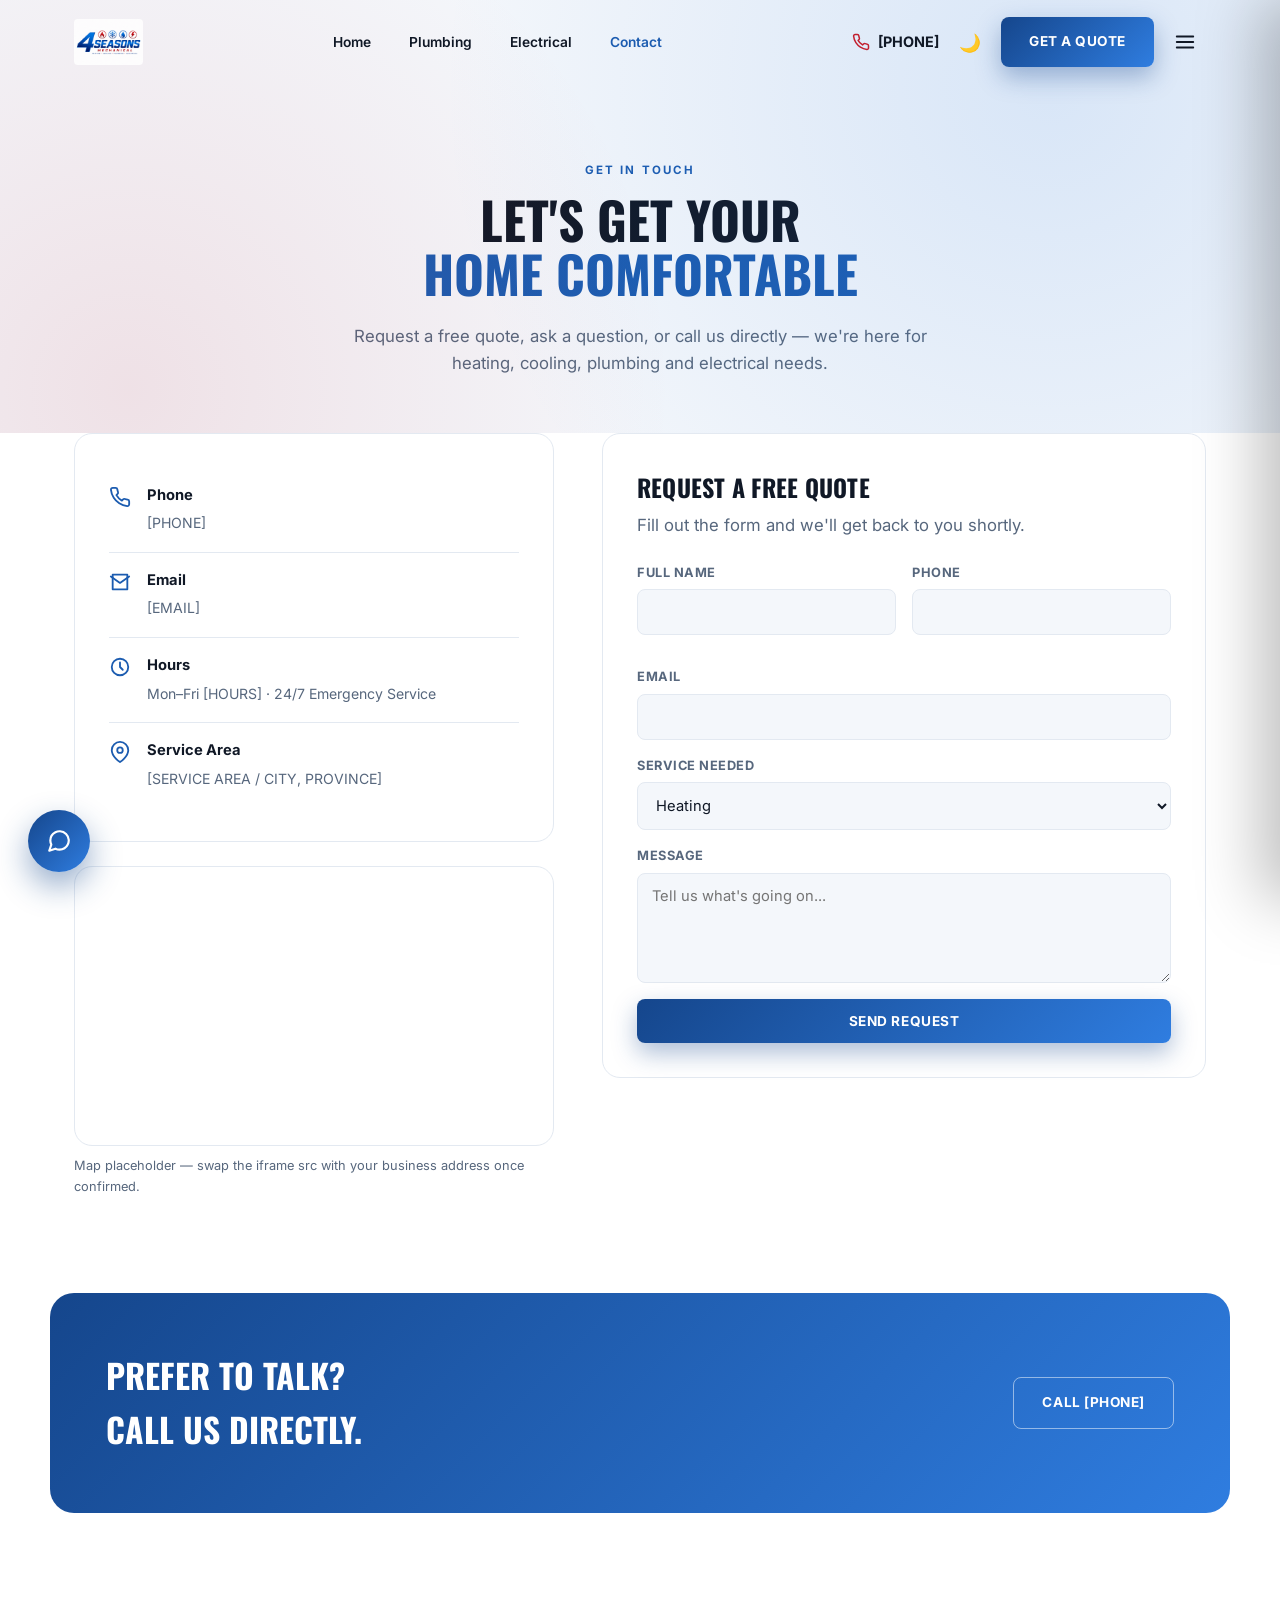
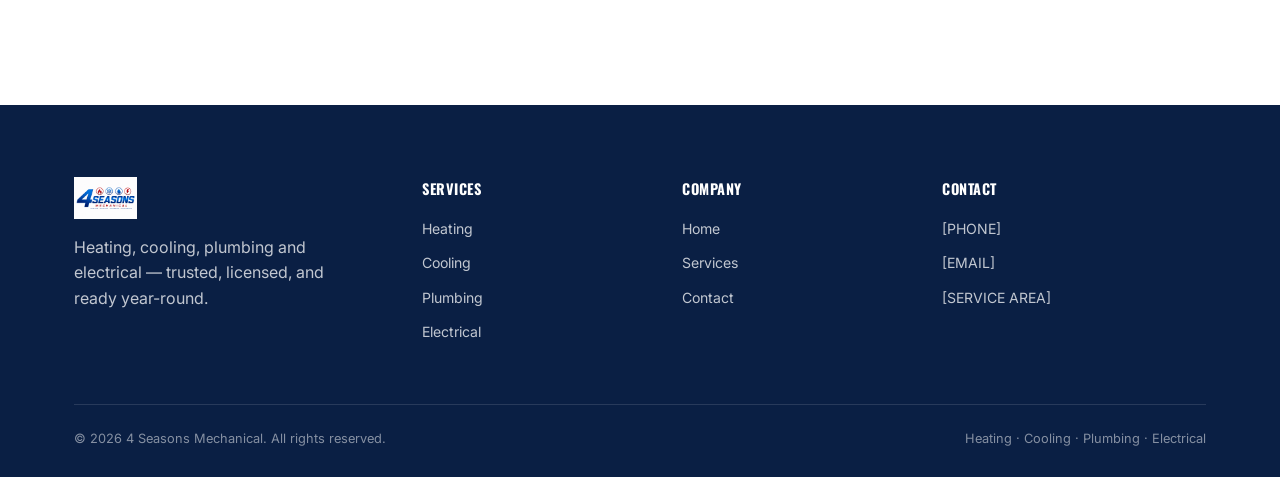
==== contact.html @ 19350add "Initial build: 4 Seasons Mechanical site (Home, Plumbing, Electrical, Contact) Shared header/drawer " ====
<!DOCTYPE html>
<html lang="en" data-theme="light">
<head>
<meta charset="UTF-8">
<meta name="viewport" content="width=device-width, initial-scale=1.0">
<title>Contact Us | 4 Seasons Mechanical</title>
<meta name="description" content="Get in touch with 4 Seasons Mechanical for heating, cooling, plumbing or electrical service. Call [PHONE] or request a free quote online.">
<link rel="icon" href="assets/4-seasons-logo.jpg">
<link rel="stylesheet" href="css/style.css">
</head>
<body>

<header id="header">
  <div class="container header-inner">
    <a href="index.html" class="logo">
      <img src="assets/4-seasons-logo.jpg" alt="4 Seasons Mechanical">
    </a>
    <nav class="main-nav">
      <a href="index.html">Home</a>
      <a href="plumbing.html">Plumbing</a>
      <a href="electrical.html">Electrical</a>
      <a href="contact.html">Contact</a>
    </nav>
    <div class="header-actions">
      <a href="tel:+10000000000" class="header-phone">
        <svg viewBox="0 0 24 24" fill="none" stroke="currentColor" stroke-width="2" stroke-linecap="round" stroke-linejoin="round"><path d="M22 16.92v3a2 2 0 0 1-2.18 2 19.79 19.79 0 0 1-8.63-3.07 19.5 19.5 0 0 1-6-6 19.79 19.79 0 0 1-3.07-8.67A2 2 0 0 1 4.11 2h3a2 2 0 0 1 2 1.72c.127.96.361 1.903.7 2.81a2 2 0 0 1-.45 2.11L8.09 9.91a16 16 0 0 0 6 6l1.27-1.27a2 2 0 0 1 2.11-.45c.907.339 1.85.573 2.81.7A2 2 0 0 1 22 16.92z"/></svg>
        <span>[PHONE]</span>
      </a>
      <button class="theme-toggle" id="themeToggle" title="Toggle theme">🌙</button>
      <a href="contact.html" class="btn-primary">Get a Quote</a>
      <button class="drawer-btn" id="drawerBtn" aria-label="Open menu">
        <svg viewBox="0 0 24 24" fill="none" stroke="currentColor" stroke-width="2" stroke-linecap="round"><line x1="3" y1="6" x2="21" y2="6"/><line x1="3" y1="12" x2="21" y2="12"/><line x1="3" y1="18" x2="21" y2="18"/></svg>
      </button>
    </div>
  </div>
</header>

<div class="drawer-overlay" id="drawerOverlay"></div>
<nav class="drawer" id="drawer">
  <div class="drawer-head">
    <img src="assets/4-seasons-logo.jpg" alt="4 Seasons Mechanical" class="drawer-logo">
    <button class="drawer-close" id="drawerClose">✕</button>
  </div>
  <div class="drawer-body">
    <div class="drawer-section">
      <span class="drawer-sec-label">Navigation</span>
      <div class="drawer-nav">
        <a href="index.html">Home</a>
        <a href="plumbing.html">Plumbing</a>
        <a href="electrical.html">Electrical</a>
        <a href="contact.html">Contact</a>
      </div>
    </div>
    <div class="drawer-section">
      <span class="drawer-sec-label">Contact Us</span>
      <div class="drawer-contact">
        <a href="tel:+10000000000">[PHONE]</a>
        <a href="mailto:info@4seasonsmechanical.com">[EMAIL]</a>
        <span>Mon–Fri [HOURS] &nbsp;|&nbsp; 24/7 Emergency</span>
      </div>
    </div>
  </div>
  <div class="drawer-foot">
    <button class="drawer-theme-btn" id="drawerThemeBtn">
      <span id="drawerThemeIcon">🌙</span>
      <span id="drawerThemeLabel">Dark Mode</span>
    </button>
  </div>
</nav>

<!-- ── Hero ───────────────────────────────── -->
<section class="hero" style="padding-bottom: 56px;">
  <div class="container">
    <div class="section-head center" style="margin-bottom: 0;">
      <span class="eyebrow">Get In Touch</span>
      <h1 class="hero-title" style="font-size: clamp(2rem, 4vw, 3.2rem);">Let's Get Your<br><span class="accent">Home Comfortable</span></h1>
      <p class="section-sub" style="margin: 0 auto;">Request a free quote, ask a question, or call us directly — we're here for heating, cooling, plumbing and electrical needs.</p>
    </div>
  </div>
</section>

<!-- ── Contact Grid ───────────────────────── -->
<section class="section" style="padding-top: 0;">
  <div class="container contact-grid">

    <div>
      <div class="contact-info-card">
        <div class="contact-row">
          <svg viewBox="0 0 24 24" fill="none" stroke="currentColor" stroke-width="2" stroke-linecap="round" stroke-linejoin="round"><path d="M22 16.92v3a2 2 0 0 1-2.18 2 19.79 19.79 0 0 1-8.63-3.07 19.5 19.5 0 0 1-6-6 19.79 19.79 0 0 1-3.07-8.67A2 2 0 0 1 4.11 2h3a2 2 0 0 1 2 1.72c.127.96.361 1.903.7 2.81a2 2 0 0 1-.45 2.11L8.09 9.91a16 16 0 0 0 6 6l1.27-1.27a2 2 0 0 1 2.11-.45c.907.339 1.85.573 2.81.7A2 2 0 0 1 22 16.92z"/></svg>
          <div><b>Phone</b><a href="tel:+10000000000">[PHONE]</a></div>
        </div>
        <div class="contact-row">
          <svg viewBox="0 0 24 24" fill="none" stroke="currentColor" stroke-width="2" stroke-linecap="round" stroke-linejoin="round"><path d="M4 4h16v16H4z"/><path d="m22 6-10 7L2 6"/></svg>
          <div><b>Email</b><a href="mailto:info@4seasonsmechanical.com">[EMAIL]</a></div>
        </div>
        <div class="contact-row">
          <svg viewBox="0 0 24 24" fill="none" stroke="currentColor" stroke-width="2" stroke-linecap="round" stroke-linejoin="round"><circle cx="12" cy="12" r="9"/><path d="M12 7v5l3 3"/></svg>
          <div><b>Hours</b><span>Mon–Fri [HOURS] · 24/7 Emergency Service</span></div>
        </div>
        <div class="contact-row">
          <svg viewBox="0 0 24 24" fill="none" stroke="currentColor" stroke-width="2" stroke-linecap="round" stroke-linejoin="round"><path d="M21 10c0 7-9 13-9 13s-9-6-9-13a9 9 0 0 1 18 0z"/><circle cx="12" cy="10" r="3"/></svg>
          <div><b>Service Area</b><span>[SERVICE AREA / CITY, PROVINCE]</span></div>
        </div>
      </div>

      <div class="map-embed">
        <iframe src="https://www.google.com/maps?q=&output=embed" loading="lazy" title="Service area map"></iframe>
      </div>
      <p style="font-size:0.8rem;color:var(--text-muted);margin-top:10px;">Map placeholder — swap the iframe src with your business address once confirmed.</p>
    </div>

    <div class="form-card">
      <h2 class="section-title" style="font-size:1.5rem;margin-bottom:6px;">Request a Free Quote</h2>
      <p class="section-sub" style="margin-bottom:24px;">Fill out the form and we'll get back to you shortly.</p>

      <form id="contactForm" name="contact" method="POST" data-netlify="true" netlify-honeypot="bot-field">
        <input type="hidden" name="form-name" value="contact">
        <p class="hidden-field"><label>Don't fill this out: <input name="bot-field"></label></p>

        <div class="form-row">
          <div class="form-field">
            <label for="name">Full Name</label>
            <input type="text" id="name" name="name" required>
          </div>
          <div class="form-field">
            <label for="phone">Phone</label>
            <input type="tel" id="phone" name="phone" required>
          </div>
        </div>

        <div class="form-field">
          <label for="email">Email</label>
          <input type="email" id="email" name="email" required>
        </div>

        <div class="form-field">
          <label for="service">Service Needed</label>
          <select id="service" name="service">
            <option>Heating</option>
            <option>Cooling</option>
            <option>Plumbing</option>
            <option>Electrical</option>
            <option>Other / Not Sure</option>
          </select>
        </div>

        <div class="form-field">
          <label for="message">Message</label>
          <textarea id="message" name="message" placeholder="Tell us what's going on..."></textarea>
        </div>

        <button type="submit" class="btn-primary" style="width:100%;">Send Request</button>
      </form>

      <div class="form-success" id="formSuccess">
        <svg viewBox="0 0 24 24" fill="none" stroke="currentColor" stroke-width="1.5"><circle cx="12" cy="12" r="10"/><path d="m9 12 2 2 4-4"/></svg>
        <h3 style="font-family:var(--font-display);text-transform:uppercase;margin-bottom:8px;">Thanks — We Got It!</h3>
        <p style="color:var(--text-muted);">A member of our team will be in touch shortly. For anything urgent, please call us directly.</p>
      </div>
    </div>

  </div>
</section>

<!-- ── CTA Banner ─────────────────────────── -->
<div class="section" style="padding-top:0;">
  <div class="cta-banner">
    <h2>Prefer to Talk?<br>Call Us Directly.</h2>
    <a href="tel:+10000000000" class="btn-ghost">Call [PHONE]</a>
  </div>
</div>

<footer>
  <div class="container">
    <div class="footer-grid">
      <div>
        <div class="footer-logo">
          <img src="assets/4-seasons-logo.jpg" alt="4 Seasons Mechanical">
        </div>
        <p style="max-width:280px;">Heating, cooling, plumbing and electrical — trusted, licensed, and ready year-round.</p>
      </div>
      <div class="footer-col">
        <h4>Services</h4>
        <a href="index.html#hvac-details">Heating</a>
        <a href="index.html#hvac-details">Cooling</a>
        <a href="plumbing.html">Plumbing</a>
        <a href="electrical.html">Electrical</a>
      </div>
      <div class="footer-col">
        <h4>Company</h4>
        <a href="index.html">Home</a>
        <a href="index.html#services">Services</a>
        <a href="contact.html">Contact</a>
      </div>
      <div class="footer-col">
        <h4>Contact</h4>
        <span>[PHONE]</span>
        <span>[EMAIL]</span>
        <span>[SERVICE AREA]</span>
      </div>
    </div>
    <div class="footer-bottom">
      <span>© 2026 4 Seasons Mechanical. All rights reserved.</span>
      <span>Heating · Cooling · Plumbing · Electrical</span>
    </div>
  </div>
</footer>

<div class="quote-popup" id="quotePopup">
  <button class="qp-dismiss" id="qpDismiss">✕</button>
  <span class="qp-eyebrow">Limited Time</span>
  <h3 class="qp-headline">Get Your Free<br>Quote Today</h3>
  <p class="qp-sub">Heating, cooling, plumbing or electrical — tell us what you need and we'll take it from there.</p>
  <div class="qp-actions">
    <a href="#contactForm" class="qp-btn">Get Quote</a>
    <a href="tel:+10000000000" class="qp-call">or Call Now</a>
  </div>
</div>
<button class="quote-pill" id="quotePill">Get a Free Quote</button>

<div class="chat-wrap" id="chatWrap">
  <div class="cb-bubble" id="chatBubble">
    Questions? Chat with us! <button class="cb-bubble-x" id="chatBubbleClose">✕</button>
  </div>
  <div class="chat-panel" id="chatPanel">
    <div class="chat-head">
      <div class="chat-head-title"><span class="chat-head-dot"></span> 4 Seasons Assistant</div>
      <button class="chat-head-close" id="chatClose">✕</button>
    </div>
    <div class="chat-msgs" id="chatMsgs"></div>
    <div class="chat-input-row">
      <input type="text" class="chat-input" id="chatInput" placeholder="Ask me anything…" autocomplete="off">
      <button class="chat-send" id="chatSend" aria-label="Send">
        <svg viewBox="0 0 24 24" fill="none" stroke="currentColor" stroke-width="2" stroke-linecap="round" stroke-linejoin="round"><line x1="22" y1="2" x2="11" y2="13"/><polygon points="22 2 15 22 11 13 2 9 22 2"/></svg>
      </button>
    </div>
  </div>
  <button class="chat-btn" id="chatBtn" aria-label="Chat with us">
    <svg viewBox="0 0 24 24" fill="none" stroke="currentColor" stroke-width="2" stroke-linecap="round" stroke-linejoin="round"><path d="M21 11.5a8.38 8.38 0 0 1-.9 3.8 8.5 8.5 0 0 1-7.6 4.7 8.38 8.38 0 0 1-3.8-.9L3 21l1.9-5.7a8.38 8.38 0 0 1-.9-3.8 8.5 8.5 0 0 1 4.7-7.6 8.38 8.38 0 0 1 3.8-.9h.5a8.48 8.48 0 0 1 8 8v.5z"/></svg>
  </button>
</div>

<script src="js/main.js"></script>
</body>
</html>
---- css/style.css ----
/* ============================================================
   4 Seasons Mechanical — Shared Stylesheet
   Heating · Cooling · Plumbing · Electrical
   ============================================================ */

@import url('https://fonts.googleapis.com/css2?family=Oswald:wght@500;600;700&family=Inter:wght@400;500;600;700;800&display=swap');

:root {
  --blue-900: #0a1f44;
  --blue-800: #0f2c5c;
  --blue-700: #15468c;
  --blue-600: #1c5cb0;
  --blue-500: #2f7de0;
  --blue-400: #5b9bec;
  --blue-100: #eaf2fc;

  --red-800: #6e0f1c;
  --red-700: #931a26;
  --red-600: #c21f2f;
  --red-500: #e0293b;
  --red-100: #fdeaec;

  --bg: #ffffff;
  --bg-alt: #f4f7fb;
  --surface: #ffffff;
  --text: #101826;
  --text-muted: #57677d;
  --border: #e3e9f1;
  --shadow: 0 10px 30px rgba(15, 44, 92, 0.08);

  --accent-gradient: linear-gradient(135deg, var(--blue-700) 0%, var(--blue-500) 100%);
  --accent-gradient-red: linear-gradient(135deg, var(--red-700) 0%, var(--red-500) 100%);

  --font-display: 'Oswald', 'Arial Narrow', sans-serif;
  --font-body: 'Inter', -apple-system, BlinkMacSystemFont, sans-serif;

  --header-h: 84px;
}

[data-theme="dark"] {
  --bg: #070d18;
  --bg-alt: #0c1524;
  --surface: #0e1a2c;
  --text: #eef2f8;
  --text-muted: #9fb0c7;
  --border: #1c2c42;
  --blue-100: #122845;
  --red-100: #2b141a;
  --shadow: 0 10px 30px rgba(0, 0, 0, 0.45);
}

* { margin: 0; padding: 0; box-sizing: border-box; }

html { scroll-behavior: smooth; }

body {
  font-family: var(--font-body);
  background: var(--bg);
  color: var(--text);
  line-height: 1.6;
  -webkit-font-smoothing: antialiased;
  transition: background 0.3s ease, color 0.3s ease;
  overflow-x: hidden;
}

img { max-width: 100%; display: block; }
a { text-decoration: none; color: inherit; }
ul { list-style: none; }
button { font-family: inherit; cursor: pointer; border: none; background: none; color: inherit; }
input, textarea, select { font-family: inherit; }

.container {
  width: 100%;
  max-width: 1180px;
  margin: 0 auto;
  padding: 0 24px;
}

.section { padding: 96px 0; }
.section-alt { background: var(--bg-alt); }

.eyebrow {
  display: inline-flex;
  align-items: center;
  gap: 8px;
  font-family: var(--font-body);
  font-size: 0.72rem;
  font-weight: 700;
  letter-spacing: 0.18em;
  text-transform: uppercase;
  color: var(--blue-600);
  margin-bottom: 14px;
}
[data-theme="dark"] .eyebrow { color: var(--blue-400); }
.eyebrow.red { color: var(--red-600); }
[data-theme="dark"] .eyebrow.red { color: var(--red-500); }

.section-title {
  font-family: var(--font-display);
  font-weight: 700;
  text-transform: uppercase;
  font-size: clamp(1.8rem, 3vw, 2.6rem);
  letter-spacing: 0.01em;
  margin-bottom: 16px;
}

.section-sub {
  color: var(--text-muted);
  max-width: 620px;
  font-size: 1.05rem;
}

.section-head { margin-bottom: 52px; }
.section-head.center { text-align: center; margin-left: auto; margin-right: auto; }
.section-head.center .section-sub { margin-left: auto; margin-right: auto; }

/* ── Buttons ─────────────────────────────────────────────── */
.btn-primary, .btn-secondary, .btn-ghost {
  display: inline-flex;
  align-items: center;
  justify-content: center;
  gap: 8px;
  font-weight: 700;
  font-size: 0.85rem;
  letter-spacing: 0.04em;
  text-transform: uppercase;
  padding: 14px 28px;
  border-radius: 8px;
  transition: transform 0.2s ease, box-shadow 0.2s ease, background 0.2s ease;
  white-space: nowrap;
}
.btn-primary {
  background: var(--accent-gradient);
  color: #fff;
  box-shadow: 0 10px 24px rgba(21, 70, 140, 0.35);
}
.btn-primary:hover { transform: translateY(-2px); box-shadow: 0 14px 30px rgba(21, 70, 140, 0.45); }
.btn-secondary {
  background: var(--accent-gradient-red);
  color: #fff;
  box-shadow: 0 10px 24px rgba(194, 31, 47, 0.35);
}
.btn-secondary:hover { transform: translateY(-2px); box-shadow: 0 14px 30px rgba(194, 31, 47, 0.45); }
.btn-ghost {
  background: transparent;
  color: var(--text);
  border: 1.5px solid var(--border);
}
.btn-ghost:hover { border-color: var(--blue-500); color: var(--blue-600); }
[data-theme="dark"] .btn-ghost:hover { color: var(--blue-400); }

/* ── Header ──────────────────────────────────────────────── */
#header {
  position: fixed;
  top: 0; left: 0; right: 0;
  z-index: 900;
  height: var(--header-h);
  display: flex;
  align-items: center;
  background: transparent;
  transition: background 0.3s ease, box-shadow 0.3s ease, height 0.3s ease;
}
#header.scrolled {
  background: var(--surface);
  box-shadow: 0 2px 20px rgba(10, 25, 55, 0.08);
  height: 72px;
}
[data-theme="dark"] #header.scrolled { box-shadow: 0 2px 20px rgba(0,0,0,0.5); }

.header-inner {
  display: flex;
  align-items: center;
  justify-content: space-between;
  gap: 24px;
}

.logo { display: flex; align-items: center; gap: 12px; }
.logo img { height: 46px; width: auto; border-radius: 4px; }
.logo-text {
  font-family: var(--font-display);
  font-weight: 700;
  text-transform: uppercase;
  font-size: 1.1rem;
  line-height: 1.1;
  color: var(--text);
}
.logo-text span { display: block; font-size: 0.62rem; letter-spacing: 0.2em; color: var(--red-600); font-family: var(--font-body); font-weight: 700; }

nav.main-nav { display: flex; align-items: center; gap: 6px; }
nav.main-nav a {
  position: relative;
  padding: 10px 16px;
  font-size: 0.86rem;
  font-weight: 600;
  color: var(--text);
  border-radius: 6px;
  transition: color 0.2s ease, background 0.2s ease;
}
nav.main-nav a:hover { color: var(--blue-600); background: var(--blue-100); }
[data-theme="dark"] nav.main-nav a:hover { color: var(--blue-400); }
nav.main-nav a.active { color: var(--blue-600); }
[data-theme="dark"] nav.main-nav a.active { color: var(--blue-400); }

.header-actions { display: flex; align-items: center; gap: 10px; }

.header-phone {
  display: flex; align-items: center; gap: 8px;
  font-weight: 700; font-size: 0.9rem;
  color: var(--text);
}
.header-phone svg { width: 18px; height: 18px; color: var(--red-600); }

.theme-toggle, .drawer-btn {
  width: 42px; height: 42px;
  display: flex; align-items: center; justify-content: center;
  border-radius: 50%;
  font-size: 1.1rem;
  color: var(--text);
  transition: background 0.2s ease;
}
.theme-toggle:hover, .drawer-btn:hover { background: var(--blue-100); }
[data-theme="dark"] .theme-toggle:hover, [data-theme="dark"] .drawer-btn:hover { background: var(--blue-100); }
.drawer-btn svg { width: 22px; height: 22px; }

/* ── Drawer / Hamburger Sidebar ─────────────────────────────── */
.drawer-overlay {
  position: fixed; inset: 0;
  background: rgba(6, 12, 22, 0.55);
  z-index: 950;
  opacity: 0; pointer-events: none;
  transition: opacity 0.35s ease;
}
.drawer-overlay.open { opacity: 1; pointer-events: all; }

.drawer {
  position: fixed;
  top: 0; right: 0; bottom: 0;
  width: min(360px, 86vw);
  background: var(--surface);
  z-index: 960;
  transform: translateX(100%);
  transition: transform 0.4s cubic-bezier(0.65, 0, 0.35, 1);
  display: flex;
  flex-direction: column;
  box-shadow: -20px 0 60px rgba(0,0,0,0.25);
}
.drawer.open { transform: translateX(0); }

.drawer-head {
  display: flex; align-items: center; justify-content: space-between;
  padding: 24px; border-bottom: 1px solid var(--border);
}
.drawer-logo { height: 40px; }
.drawer-close {
  width: 38px; height: 38px; border-radius: 50%;
  display: flex; align-items: center; justify-content: center;
  font-size: 1.1rem; color: var(--text);
  transition: background 0.2s ease;
}
.drawer-close:hover { background: var(--blue-100); }

.drawer-body { flex: 1; overflow-y: auto; padding: 24px; }
.drawer-section { margin-bottom: 32px; }
.drawer-sec-label {
  display: block; font-size: 0.7rem; font-weight: 700;
  letter-spacing: 0.18em; text-transform: uppercase;
  color: var(--text-muted); margin-bottom: 14px;
}
.drawer-nav { display: flex; flex-direction: column; }
.drawer-nav a {
  padding: 14px 4px; font-size: 1.05rem; font-weight: 600;
  font-family: var(--font-display); text-transform: uppercase;
  letter-spacing: 0.02em;
  border-top: 1px solid var(--border);
  color: var(--text);
  transition: color 0.2s ease, padding-left 0.2s ease;
}
.drawer-nav a:first-child { border-top: 1px solid var(--border); }
.drawer-nav a:hover { color: var(--blue-600); padding-left: 10px; }
[data-theme="dark"] .drawer-nav a:hover { color: var(--blue-400); }
.drawer-nav a.active { color: var(--red-600); }

.drawer-contact { display: flex; flex-direction: column; gap: 10px; }
.drawer-contact a, .drawer-contact span {
  font-size: 0.92rem; color: var(--text-muted); font-weight: 500;
}
.drawer-contact a:hover { color: var(--blue-600); }

.drawer-foot { padding: 20px 24px; border-top: 1px solid var(--border); }
.drawer-theme-btn {
  width: 100%; display: flex; align-items: center; justify-content: center; gap: 10px;
  padding: 14px; border-radius: 8px; border: 1.5px solid var(--border);
  font-weight: 700; font-size: 0.85rem; text-transform: uppercase; letter-spacing: 0.06em;
  transition: border-color 0.2s ease, color 0.2s ease;
}
.drawer-theme-btn:hover { border-color: var(--blue-500); color: var(--blue-600); }

/* ── Hero ────────────────────────────────────────────────── */
.hero {
  position: relative;
  padding: calc(var(--header-h) + 72px) 0 96px;
  background: var(--bg-alt);
  overflow: hidden;
}
.hero::before {
  content: '';
  position: absolute; inset: 0;
  background: radial-gradient(circle at 82% 20%, rgba(47,125,224,0.14), transparent 55%),
              radial-gradient(circle at 10% 90%, rgba(194,31,47,0.10), transparent 45%);
  pointer-events: none;
}
.hero-grid {
  position: relative;
  display: grid;
  grid-template-columns: 1.1fr 0.9fr;
  gap: 48px;
  align-items: center;
}
.hero-badges { display: flex; gap: 12px; margin-bottom: 22px; flex-wrap: wrap; }
.hero-badge-pill {
  display: inline-flex; align-items: center; gap: 8px;
  padding: 8px 16px; border-radius: 40px;
  background: var(--surface); border: 1px solid var(--border);
  font-size: 0.76rem; font-weight: 700; letter-spacing: 0.05em; text-transform: uppercase;
  color: var(--text-muted);
}
.hero-badge-pill svg { width: 14px; height: 14px; }
.hero-title {
  font-family: var(--font-display);
  font-weight: 700;
  text-transform: uppercase;
  font-size: clamp(2.4rem, 5vw, 4rem);
  line-height: 1.05;
  margin-bottom: 22px;
}
.hero-title .accent { color: var(--blue-600); }
[data-theme="dark"] .hero-title .accent { color: var(--blue-400); }
.hero-title .accent-red { color: var(--red-600); }
.hero-lede { font-size: 1.12rem; color: var(--text-muted); max-width: 520px; margin-bottom: 34px; }
.hero-actions { display: flex; gap: 14px; flex-wrap: wrap; margin-bottom: 40px; }
.hero-stats { display: flex; gap: 32px; flex-wrap: wrap; }
.hero-stat b { display: block; font-family: var(--font-display); font-size: 1.7rem; color: var(--blue-600); }
[data-theme="dark"] .hero-stat b { color: var(--blue-400); }
.hero-stat span { font-size: 0.78rem; color: var(--text-muted); text-transform: uppercase; letter-spacing: 0.04em; }

.hero-visual {
  position: relative;
  display: flex; align-items: center; justify-content: center;
}
.hero-visual-card {
  position: relative;
  width: 100%;
  aspect-ratio: 4/5;
  border-radius: 24px;
  background: var(--accent-gradient);
  display: flex; align-items: center; justify-content: center;
  box-shadow: var(--shadow);
  overflow: hidden;
}
.hero-visual-card img { width: 62%; filter: drop-shadow(0 20px 30px rgba(0,0,0,0.35)); }
.hero-visual-ring {
  position: absolute; inset: 18px;
  border: 1.5px dashed rgba(255,255,255,0.35);
  border-radius: 18px;
}

/* ── Service Icon Badges (mirrors logo badges) ───────────── */
.badge-icon {
  width: 56px; height: 56px;
  border-radius: 50%;
  display: flex; align-items: center; justify-content: center;
  border: 2px solid currentColor;
  flex-shrink: 0;
}
.badge-icon svg { width: 26px; height: 26px; }
.badge-icon.blue { color: var(--blue-600); }
[data-theme="dark"] .badge-icon.blue { color: var(--blue-400); }
.badge-icon.red { color: var(--red-600); }

/* ── Service / Feature Cards ────────────────────────────── */
.grid-4 { display: grid; grid-template-columns: repeat(4, 1fr); gap: 24px; }
.grid-3 { display: grid; grid-template-columns: repeat(3, 1fr); gap: 24px; }
.grid-2 { display: grid; grid-template-columns: repeat(2, 1fr); gap: 24px; }

.card {
  background: var(--surface);
  border: 1px solid var(--border);
  border-radius: 16px;
  padding: 32px 26px;
  transition: transform 0.25s ease, box-shadow 0.25s ease, border-color 0.25s ease;
}
.card:hover { transform: translateY(-6px); box-shadow: var(--shadow); border-color: transparent; }
.card h3 {
  font-family: var(--font-display); text-transform: uppercase; font-weight: 600;
  font-size: 1.12rem; margin: 18px 0 10px;
}
.card p { color: var(--text-muted); font-size: 0.94rem; }
.card a.card-link { display: inline-flex; align-items: center; gap: 6px; margin-top: 14px; font-weight: 700; font-size: 0.82rem; text-transform: uppercase; color: var(--blue-600); }
[data-theme="dark"] .card a.card-link { color: var(--blue-400); }
.card.service-card-hub { border-top: 4px solid var(--blue-600); }
.card.service-card-hub.red { border-top-color: var(--red-600); }

/* ── Stats Strip ────────────────────────────────────────── */
.stats-strip {
  background: var(--accent-gradient);
  padding: 56px 0;
}
.stats-grid { display: grid; grid-template-columns: repeat(4, 1fr); gap: 24px; text-align: center; }
.stats-grid b { display: block; font-family: var(--font-display); font-size: 2.2rem; color: #fff; }
.stats-grid span { color: rgba(255,255,255,0.85); font-size: 0.8rem; text-transform: uppercase; letter-spacing: 0.05em; }

/* ── Process Steps ─────────────────────────────────────── */
.steps { display: grid; grid-template-columns: repeat(4, 1fr); gap: 24px; counter-reset: step; }
.step { position: relative; padding-top: 12px; }
.step::before {
  counter-increment: step; content: counter(step);
  display: flex; align-items: center; justify-content: center;
  width: 48px; height: 48px; border-radius: 50%;
  background: var(--accent-gradient); color: #fff;
  font-family: var(--font-display); font-weight: 700; font-size: 1.2rem;
  margin-bottom: 18px;
}
.step h4 { font-family: var(--font-display); text-transform: uppercase; font-size: 1rem; margin-bottom: 8px; }
.step p { color: var(--text-muted); font-size: 0.9rem; }

/* ── Testimonials ───────────────────────────────────────── */
.testimonial-card {
  background: var(--surface); border: 1px solid var(--border); border-radius: 16px;
  padding: 30px; display: flex; flex-direction: column; gap: 16px;
}
.stars { display: flex; gap: 3px; color: var(--red-600); }
.stars svg { width: 16px; height: 16px; }
.testimonial-card p.quote { color: var(--text); font-size: 0.98rem; font-style: italic; }
.testimonial-who { display: flex; align-items: center; gap: 12px; margin-top: auto; }
.testimonial-avatar {
  width: 42px; height: 42px; border-radius: 50%;
  background: var(--accent-gradient); color: #fff;
  display: flex; align-items: center; justify-content: center;
  font-family: var(--font-display); font-weight: 700;
}
.testimonial-who b { display: block; font-size: 0.9rem; }
.testimonial-who span { font-size: 0.78rem; color: var(--text-muted); }

/* ── FAQ Accordion ──────────────────────────────────────── */
.faq-list { max-width: 780px; margin: 0 auto; }
.faq-item { border-bottom: 1px solid var(--border); }
.faq-q {
  width: 100%; display: flex; align-items: center; justify-content: space-between;
  padding: 22px 4px; text-align: left;
  font-family: var(--font-display); text-transform: uppercase; font-weight: 600; font-size: 1rem;
}
.faq-q svg { width: 18px; height: 18px; flex-shrink: 0; transition: transform 0.3s ease; color: var(--blue-600); }
[data-theme="dark"] .faq-q svg { color: var(--blue-400); }
.faq-item.open .faq-q svg { transform: rotate(45deg); }
.faq-a { max-height: 0; overflow: hidden; transition: max-height 0.35s ease; }
.faq-a p { padding: 0 4px 22px; color: var(--text-muted); max-width: 640px; }
.faq-item.open .faq-a { max-height: 240px; }

/* ── CTA Banner ─────────────────────────────────────────── */
.cta-banner {
  background: var(--accent-gradient);
  border-radius: 24px;
  padding: 56px;
  display: flex; align-items: center; justify-content: space-between; gap: 24px;
  flex-wrap: wrap;
  color: #fff;
  margin: 0 24px;
  max-width: 1180px;
  margin-inline: auto;
}
.cta-banner.red { background: var(--accent-gradient-red); }
.cta-banner h2 { font-family: var(--font-display); text-transform: uppercase; font-size: clamp(1.5rem, 3vw, 2.1rem); }
.cta-banner .btn-ghost { border-color: rgba(255,255,255,0.5); color: #fff; }
.cta-banner .btn-ghost:hover { border-color: #fff; background: rgba(255,255,255,0.12); }

/* ── Footer ─────────────────────────────────────────────── */
footer {
  background: var(--blue-900);
  color: rgba(255,255,255,0.75);
  padding: 72px 0 28px;
  margin-top: 96px;
}
.footer-grid { display: grid; grid-template-columns: 1.4fr 1fr 1fr 1.2fr; gap: 40px; margin-bottom: 48px; }
.footer-logo { display: flex; align-items: center; gap: 12px; margin-bottom: 16px; }
.footer-logo img { height: 42px; }
.footer-logo b { font-family: var(--font-display); text-transform: uppercase; color: #fff; font-size: 1.05rem; }
.footer-col h4 { color: #fff; font-family: var(--font-display); text-transform: uppercase; font-size: 0.9rem; margin-bottom: 18px; letter-spacing: 0.04em; }
.footer-col a, .footer-col span { display: block; margin-bottom: 12px; font-size: 0.88rem; transition: color 0.2s ease; }
.footer-col a:hover { color: #fff; }
.footer-bottom { border-top: 1px solid rgba(255,255,255,0.12); padding-top: 24px; display: flex; justify-content: space-between; flex-wrap: wrap; gap: 12px; font-size: 0.8rem; color: rgba(255,255,255,0.5); }

/* ── Quote Popup ────────────────────────────────────────── */
.quote-popup {
  position: fixed; bottom: 28px; right: 28px; z-index: 888;
  width: 330px;
  background: var(--accent-gradient);
  border-radius: 18px;
  padding: 26px 24px 22px;
  box-shadow: 0 20px 50px rgba(21,70,140,0.45);
  transform: translateY(140px) scale(0.92);
  opacity: 0; pointer-events: none;
  transition: transform 0.6s cubic-bezier(0.34,1.56,0.64,1), opacity 0.4s ease;
}
.quote-popup.popped { transform: translateY(0) scale(1); opacity: 1; pointer-events: all; }
.quote-popup.dismissed { transform: translateY(140px) scale(0.92); opacity: 0; pointer-events: none; }
.qp-dismiss {
  position: absolute; top: 12px; right: 14px;
  width: 26px; height: 26px; border-radius: 50%;
  background: rgba(255,255,255,0.15); color: rgba(255,255,255,0.85);
  display: flex; align-items: center; justify-content: center; font-size: 0.8rem;
  transition: background 0.2s ease;
}
.qp-dismiss:hover { background: rgba(255,255,255,0.3); }
.qp-eyebrow { display: block; font-size: 0.62rem; font-weight: 700; letter-spacing: 0.2em; text-transform: uppercase; color: rgba(255,255,255,0.7); margin-bottom: 8px; }
.qp-headline { font-family: var(--font-display); text-transform: uppercase; font-size: 1.3rem; color: #fff; line-height: 1.2; margin-bottom: 8px; }
.qp-sub { font-size: 0.82rem; color: rgba(255,255,255,0.75); margin-bottom: 18px; }
.qp-actions { display: flex; gap: 10px; align-items: center; flex-wrap: wrap; }
.qp-btn {
  display: inline-flex; align-items: center; gap: 7px;
  background: var(--red-600); color: #fff; padding: 11px 18px; border-radius: 8px;
  font-size: 0.76rem; font-weight: 700; letter-spacing: 0.06em; text-transform: uppercase;
  transition: background 0.2s ease, transform 0.2s ease;
}
.qp-btn:hover { background: var(--red-700); transform: translateY(-1px); }
.qp-call { font-size: 0.78rem; font-weight: 700; color: rgba(255,255,255,0.85); }
.qp-call:hover { color: #fff; }

.quote-pill {
  position: fixed; bottom: 28px; right: 28px; z-index: 887;
  display: none; align-items: center; gap: 8px;
  background: var(--red-600); color: #fff; padding: 13px 22px; border-radius: 40px;
  font-size: 0.76rem; font-weight: 700; letter-spacing: 0.08em; text-transform: uppercase;
  box-shadow: 0 10px 26px rgba(194,31,47,0.45);
  transition: background 0.2s ease, transform 0.2s ease;
}
.quote-pill:hover { background: var(--red-700); transform: translateY(-2px); }

/* ── Chat Widget ────────────────────────────────────────── */
.chat-wrap { position: fixed; bottom: 28px; left: 28px; z-index: 889; }
.chat-btn {
  width: 62px; height: 62px; border-radius: 50%;
  background: var(--accent-gradient);
  display: flex; align-items: center; justify-content: center;
  box-shadow: 0 14px 32px rgba(21,70,140,0.45);
  color: #fff; transition: transform 0.2s ease;
}
.chat-btn:hover { transform: scale(1.06); }
.chat-btn svg { width: 26px; height: 26px; }

.chat-panel {
  position: absolute; bottom: 78px; left: 0;
  width: 340px; max-height: 460px;
  background: var(--surface);
  border: 1px solid var(--border);
  border-radius: 18px;
  box-shadow: 0 24px 60px rgba(10,25,55,0.25);
  display: none;
  flex-direction: column;
  overflow: hidden;
}
.chat-panel.open { display: flex; }
.chat-head {
  background: var(--accent-gradient); color: #fff;
  padding: 16px 18px; display: flex; align-items: center; justify-content: space-between;
}
.chat-head-title { display: flex; align-items: center; gap: 10px; font-weight: 700; font-size: 0.92rem; }
.chat-head-dot { width: 9px; height: 9px; border-radius: 50%; background: #5be07a; box-shadow: 0 0 0 3px rgba(91,224,122,0.3); }
.chat-head-close { color: rgba(255,255,255,0.85); font-size: 1rem; }
.chat-head-close:hover { color: #fff; }
.chat-msgs { flex: 1; overflow-y: auto; padding: 16px; display: flex; flex-direction: column; gap: 10px; }
.msg { max-width: 82%; padding: 10px 14px; border-radius: 14px; font-size: 0.86rem; line-height: 1.45; }
.msg.bot { background: var(--bg-alt); align-self: flex-start; border-bottom-left-radius: 4px; }
.msg.user { background: var(--blue-600); color: #fff; align-self: flex-end; border-bottom-right-radius: 4px; }
.chat-input-row { display: flex; align-items: center; gap: 8px; padding: 12px; border-top: 1px solid var(--border); }
.chat-input { flex: 1; padding: 10px 14px; border-radius: 20px; border: 1px solid var(--border); background: var(--bg-alt); color: var(--text); font-size: 0.86rem; }
.chat-input:focus { outline: none; border-color: var(--blue-500); }
.chat-send { width: 38px; height: 38px; border-radius: 50%; background: var(--accent-gradient); color: #fff; display: flex; align-items: center; justify-content: center; flex-shrink: 0; }
.chat-send svg { width: 16px; height: 16px; }

.cb-bubble {
  position: absolute; bottom: 74px; left: 0;
  background: var(--surface); border: 1px solid var(--border);
  padding: 12px 16px; border-radius: 14px; width: 220px;
  font-size: 0.82rem; box-shadow: var(--shadow);
  display: none; align-items: center; gap: 8px;
}
.cb-bubble.show { display: flex; }
.cb-bubble-x { color: var(--text-muted); font-size: 0.75rem; margin-left: auto; }

/* ── Contact Page ───────────────────────────────────────── */
.contact-grid { display: grid; grid-template-columns: 1fr 1fr; gap: 48px; align-items: start; }
.contact-info-card {
  background: var(--surface); border: 1px solid var(--border); border-radius: 18px; padding: 34px;
}
.contact-row { display: flex; gap: 16px; align-items: flex-start; padding: 16px 0; border-bottom: 1px solid var(--border); }
.contact-row:last-child { border-bottom: none; }
.contact-row svg { width: 22px; height: 22px; color: var(--blue-600); flex-shrink: 0; margin-top: 2px; }
[data-theme="dark"] .contact-row svg { color: var(--blue-400); }
.contact-row b { display: block; font-size: 0.92rem; margin-bottom: 3px; }
.contact-row span, .contact-row a { color: var(--text-muted); font-size: 0.88rem; }

.form-card { background: var(--surface); border: 1px solid var(--border); border-radius: 18px; padding: 34px; }
.form-row { display: grid; grid-template-columns: 1fr 1fr; gap: 16px; margin-bottom: 16px; }
.form-field { display: flex; flex-direction: column; gap: 6px; margin-bottom: 16px; }
.form-field label { font-size: 0.8rem; font-weight: 700; text-transform: uppercase; letter-spacing: 0.04em; color: var(--text-muted); }
.form-field input, .form-field select, .form-field textarea {
  padding: 13px 14px; border-radius: 8px; border: 1.5px solid var(--border);
  background: var(--bg-alt); color: var(--text); font-size: 0.92rem;
  transition: border-color 0.2s ease;
}
.form-field input:focus, .form-field select:focus, .form-field textarea:focus { outline: none; border-color: var(--blue-500); }
.form-field textarea { resize: vertical; min-height: 110px; }
.hidden-field { position: absolute; left: -9999px; }
.form-success { display: none; text-align: center; padding: 40px 20px; }
.form-success.show { display: block; }
.form-success svg { width: 56px; height: 56px; color: var(--blue-600); margin: 0 auto 18px; }

.map-embed { border-radius: 18px; overflow: hidden; border: 1px solid var(--border); margin-top: 24px; height: 280px; }
.map-embed iframe { width: 100%; height: 100%; border: 0; filter: grayscale(0.15); }

/* ── Responsive ─────────────────────────────────────────── */
@media (max-width: 980px) {
  nav.main-nav { display: none; }
  .header-phone span { display: none; }
  .hero-grid { grid-template-columns: 1fr; }
  .hero-visual { order: -1; max-width: 320px; margin: 0 auto 24px; }
  .grid-4, .stats-grid, .steps { grid-template-columns: repeat(2, 1fr); }
  .grid-3 { grid-template-columns: repeat(2, 1fr); }
  .footer-grid { grid-template-columns: 1fr 1fr; }
  .contact-grid { grid-template-columns: 1fr; }
}
@media (max-width: 620px) {
  .section { padding: 64px 0; }
  .grid-4, .grid-3, .grid-2, .stats-grid, .steps { grid-template-columns: 1fr; }
  .footer-grid { grid-template-columns: 1fr; }
  .cta-banner { padding: 36px 24px; flex-direction: column; text-align: center; }
  .form-row { grid-template-columns: 1fr; }
  .chat-panel, .cb-bubble { width: calc(100vw - 40px); }
  .quote-popup { width: calc(100vw - 40px); right: 20px; }
  .chat-wrap { left: 20px; }
}
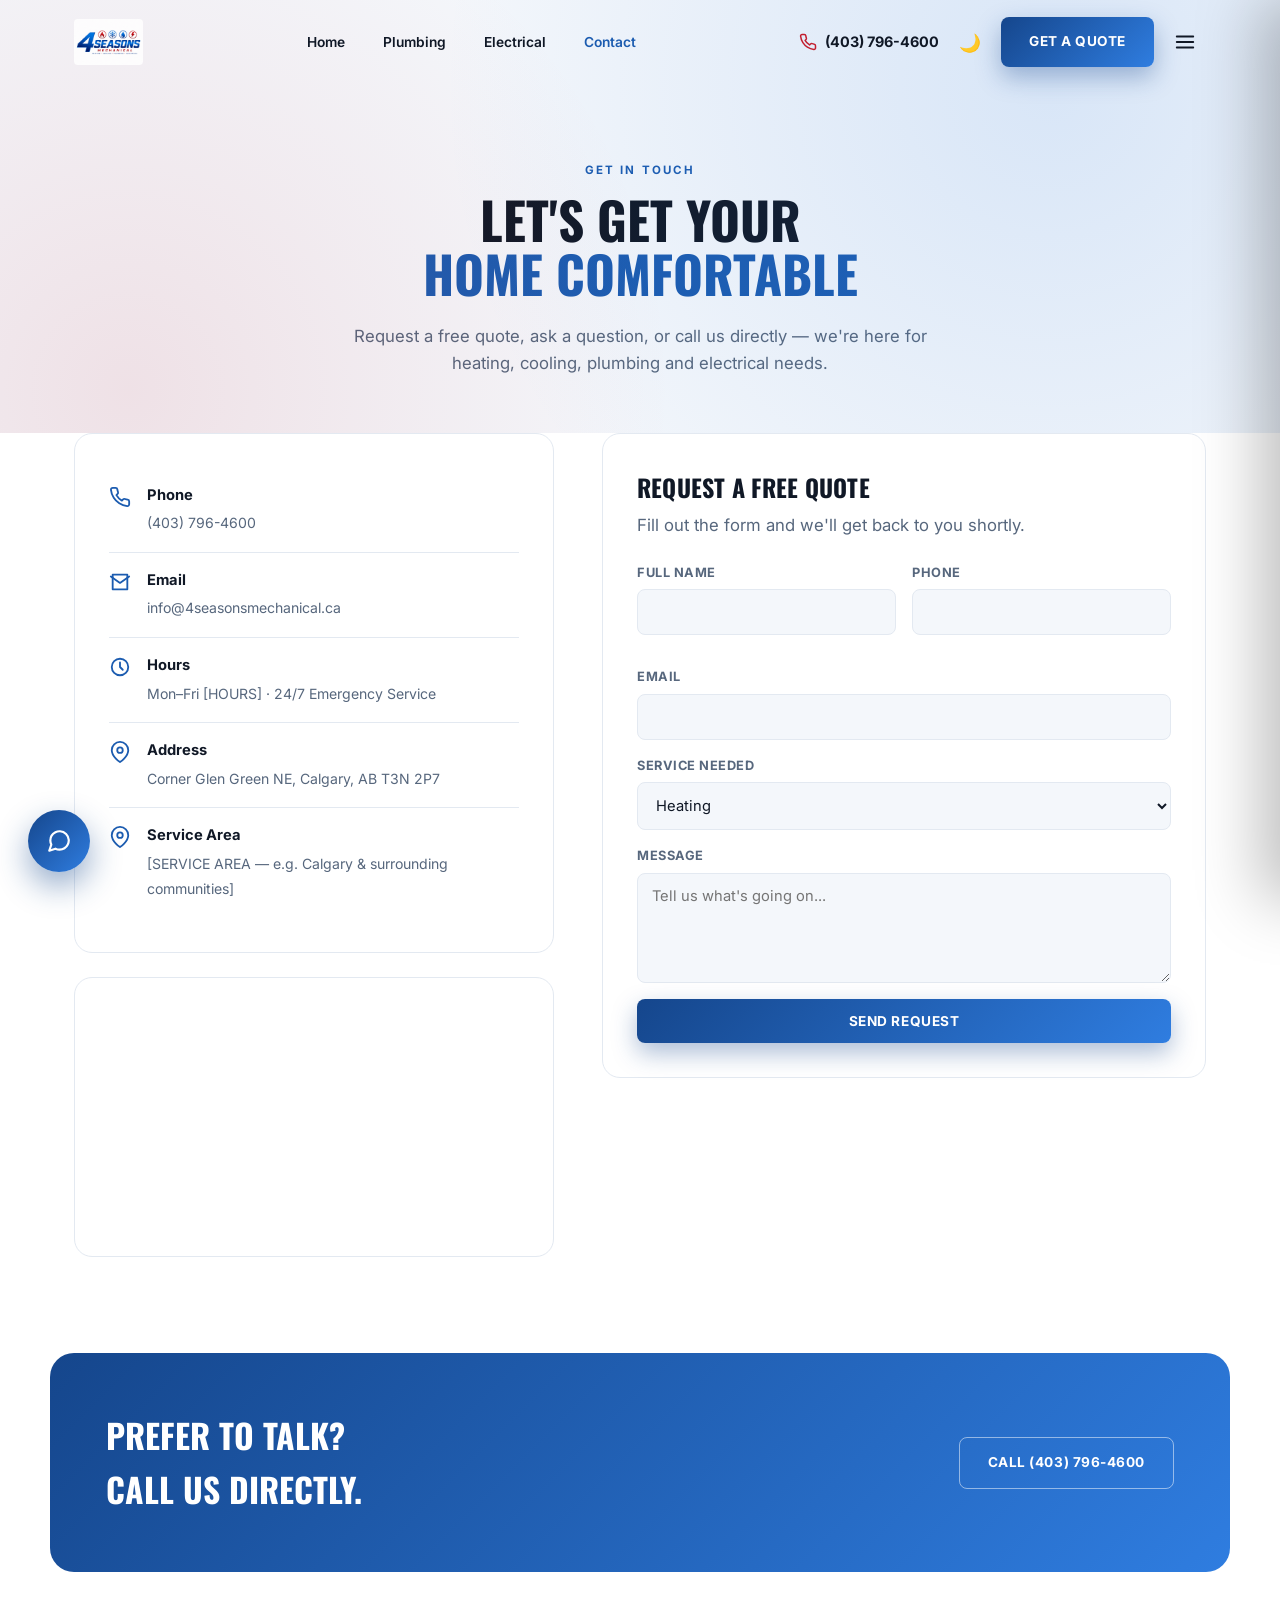
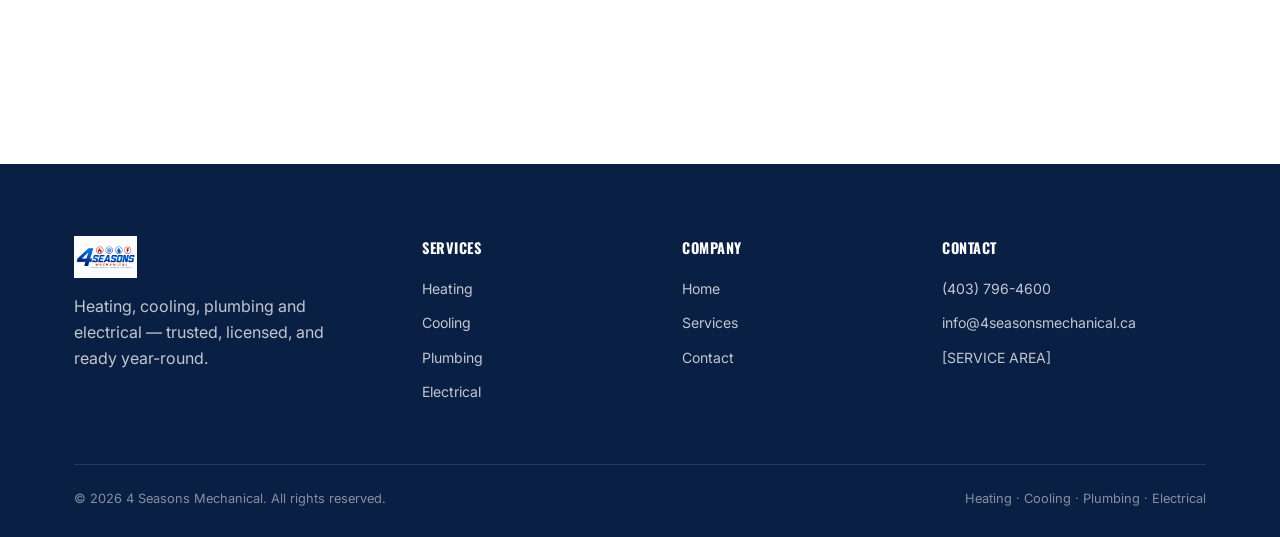
==== commit fbb7ce5c: "Add Home Builders section, About section, real contact info, and chat bot improvements - Home: Furna" ====
--- a/contact.html
+++ b/contact.html
@@ -4,7 +4,7 @@
 <meta charset="UTF-8">
 <meta name="viewport" content="width=device-width, initial-scale=1.0">
 <title>Contact Us | 4 Seasons Mechanical</title>
-<meta name="description" content="Get in touch with 4 Seasons Mechanical for heating, cooling, plumbing or electrical service. Call [PHONE] or request a free quote online.">
+<meta name="description" content="Get in touch with 4 Seasons Mechanical for heating, cooling, plumbing or electrical service. Call (403) 796-4600 or request a free quote online.">
 <link rel="icon" href="assets/4-seasons-logo.jpg">
 <link rel="stylesheet" href="css/style.css">
 </head>
@@ -22,9 +22,9 @@
       <a href="contact.html">Contact</a>
     </nav>
     <div class="header-actions">
-      <a href="tel:+10000000000" class="header-phone">
+      <a href="tel:+14037964600" class="header-phone">
         <svg viewBox="0 0 24 24" fill="none" stroke="currentColor" stroke-width="2" stroke-linecap="round" stroke-linejoin="round"><path d="M22 16.92v3a2 2 0 0 1-2.18 2 19.79 19.79 0 0 1-8.63-3.07 19.5 19.5 0 0 1-6-6 19.79 19.79 0 0 1-3.07-8.67A2 2 0 0 1 4.11 2h3a2 2 0 0 1 2 1.72c.127.96.361 1.903.7 2.81a2 2 0 0 1-.45 2.11L8.09 9.91a16 16 0 0 0 6 6l1.27-1.27a2 2 0 0 1 2.11-.45c.907.339 1.85.573 2.81.7A2 2 0 0 1 22 16.92z"/></svg>
-        <span>[PHONE]</span>
+        <span>(403) 796-4600</span>
       </a>
       <button class="theme-toggle" id="themeToggle" title="Toggle theme">🌙</button>
       <a href="contact.html" class="btn-primary">Get a Quote</a>
@@ -54,8 +54,8 @@
     <div class="drawer-section">
       <span class="drawer-sec-label">Contact Us</span>
       <div class="drawer-contact">
-        <a href="tel:+10000000000">[PHONE]</a>
-        <a href="mailto:info@4seasonsmechanical.com">[EMAIL]</a>
+        <a href="tel:+14037964600">(403) 796-4600</a>
+        <a href="mailto:info@4seasonsmechanical.ca">info@4seasonsmechanical.ca</a>
         <span>Mon–Fri [HOURS] &nbsp;|&nbsp; 24/7 Emergency</span>
       </div>
     </div>
@@ -87,11 +87,11 @@
       <div class="contact-info-card">
         <div class="contact-row">
           <svg viewBox="0 0 24 24" fill="none" stroke="currentColor" stroke-width="2" stroke-linecap="round" stroke-linejoin="round"><path d="M22 16.92v3a2 2 0 0 1-2.18 2 19.79 19.79 0 0 1-8.63-3.07 19.5 19.5 0 0 1-6-6 19.79 19.79 0 0 1-3.07-8.67A2 2 0 0 1 4.11 2h3a2 2 0 0 1 2 1.72c.127.96.361 1.903.7 2.81a2 2 0 0 1-.45 2.11L8.09 9.91a16 16 0 0 0 6 6l1.27-1.27a2 2 0 0 1 2.11-.45c.907.339 1.85.573 2.81.7A2 2 0 0 1 22 16.92z"/></svg>
-          <div><b>Phone</b><a href="tel:+10000000000">[PHONE]</a></div>
+          <div><b>Phone</b><a href="tel:+14037964600">(403) 796-4600</a></div>
         </div>
         <div class="contact-row">
           <svg viewBox="0 0 24 24" fill="none" stroke="currentColor" stroke-width="2" stroke-linecap="round" stroke-linejoin="round"><path d="M4 4h16v16H4z"/><path d="m22 6-10 7L2 6"/></svg>
-          <div><b>Email</b><a href="mailto:info@4seasonsmechanical.com">[EMAIL]</a></div>
+          <div><b>Email</b><a href="mailto:info@4seasonsmechanical.ca">info@4seasonsmechanical.ca</a></div>
         </div>
         <div class="contact-row">
           <svg viewBox="0 0 24 24" fill="none" stroke="currentColor" stroke-width="2" stroke-linecap="round" stroke-linejoin="round"><circle cx="12" cy="12" r="9"/><path d="M12 7v5l3 3"/></svg>
@@ -99,14 +99,17 @@
         </div>
         <div class="contact-row">
           <svg viewBox="0 0 24 24" fill="none" stroke="currentColor" stroke-width="2" stroke-linecap="round" stroke-linejoin="round"><path d="M21 10c0 7-9 13-9 13s-9-6-9-13a9 9 0 0 1 18 0z"/><circle cx="12" cy="10" r="3"/></svg>
-          <div><b>Service Area</b><span>[SERVICE AREA / CITY, PROVINCE]</span></div>
+          <div><b>Address</b><span>Corner Glen Green NE, Calgary, AB T3N 2P7</span></div>
+        </div>
+        <div class="contact-row">
+          <svg viewBox="0 0 24 24" fill="none" stroke="currentColor" stroke-width="2" stroke-linecap="round" stroke-linejoin="round"><path d="M21 10c0 7-9 13-9 13s-9-6-9-13a9 9 0 0 1 18 0z"/><circle cx="12" cy="10" r="3"/></svg>
+          <div><b>Service Area</b><span>[SERVICE AREA — e.g. Calgary &amp; surrounding communities]</span></div>
         </div>
       </div>
 
       <div class="map-embed">
-        <iframe src="https://www.google.com/maps?q=&output=embed" loading="lazy" title="Service area map"></iframe>
-      </div>
-      <p style="font-size:0.8rem;color:var(--text-muted);margin-top:10px;">Map placeholder — swap the iframe src with your business address once confirmed.</p>
+        <iframe src="https://www.google.com/maps?q=Corner+Glen+Green+NE,+Calgary,+AB+T3N+2P7&output=embed" loading="lazy" title="4 Seasons Mechanical location map"></iframe>
+      </div>
     </div>
 
     <div class="form-card">
@@ -166,7 +169,7 @@
 <div class="section" style="padding-top:0;">
   <div class="cta-banner">
     <h2>Prefer to Talk?<br>Call Us Directly.</h2>
-    <a href="tel:+10000000000" class="btn-ghost">Call [PHONE]</a>
+    <a href="tel:+14037964600" class="btn-ghost">Call (403) 796-4600</a>
   </div>
 </div>
 
@@ -194,8 +197,8 @@
       </div>
       <div class="footer-col">
         <h4>Contact</h4>
-        <span>[PHONE]</span>
-        <span>[EMAIL]</span>
+        <span>(403) 796-4600</span>
+        <span>info@4seasonsmechanical.ca</span>
         <span>[SERVICE AREA]</span>
       </div>
     </div>
@@ -213,7 +216,7 @@
   <p class="qp-sub">Heating, cooling, plumbing or electrical — tell us what you need and we'll take it from there.</p>
   <div class="qp-actions">
     <a href="#contactForm" class="qp-btn">Get Quote</a>
-    <a href="tel:+10000000000" class="qp-call">or Call Now</a>
+    <a href="tel:+14037964600" class="qp-call">or Call Now</a>
   </div>
 </div>
 <button class="quote-pill" id="quotePill">Get a Free Quote</button>
--- a/css/style.css
+++ b/css/style.css
@@ -400,14 +400,42 @@
 .card.service-card-hub { border-top: 4px solid var(--blue-600); }
 .card.service-card-hub.red { border-top-color: var(--red-600); }
 
-/* ── Stats Strip ────────────────────────────────────────── */
+/* ── Stats Strip (ticker) ───────────────────────────────── */
 .stats-strip {
   background: var(--accent-gradient);
-  padding: 56px 0;
-}
-.stats-grid { display: grid; grid-template-columns: repeat(4, 1fr); gap: 24px; text-align: center; }
-.stats-grid b { display: block; font-family: var(--font-display); font-size: 2.2rem; color: #fff; }
-.stats-grid span { color: rgba(255,255,255,0.85); font-size: 0.8rem; text-transform: uppercase; letter-spacing: 0.05em; }
+  padding: 40px 0;
+  overflow: hidden;
+}
+.stats-track {
+  display: flex;
+  align-items: center;
+  width: max-content;
+  gap: 100px;
+  padding-left: 100px;
+  animation: statsTicker 16s linear infinite;
+}
+.stat-item { display: flex; flex-direction: column; align-items: center; text-align: center; white-space: nowrap; }
+.stat-item b { font-family: var(--font-display); font-size: 2.1rem; color: #fff; }
+.stat-item span { color: rgba(255,255,255,0.85); font-size: 0.8rem; text-transform: uppercase; letter-spacing: 0.05em; }
+@keyframes statsTicker {
+  from { transform: translateX(-50%); }
+  to { transform: translateX(0%); }
+}
+@media (prefers-reduced-motion: reduce) {
+  .stats-track { animation: none; }
+}
+
+/* ── Home Builders Banner ───────────────────────────────── */
+.builders-banner { background: var(--accent-gradient); padding: 96px 0; color: #fff; }
+.builders-banner .eyebrow { color: rgba(255,255,255,0.85); }
+.builders-banner .section-title { color: #fff; }
+.builders-banner .section-sub { color: rgba(255,255,255,0.85); }
+.builders-feature { text-align: center; display: flex; flex-direction: column; align-items: center; gap: 6px; }
+.builders-feature .badge-icon { color: #fff; border-color: rgba(255,255,255,0.5); background: rgba(255,255,255,0.1); margin-bottom: 10px; }
+.builders-feature h3 { font-family: var(--font-display); text-transform: uppercase; font-weight: 600; font-size: 1.05rem; color: #fff; }
+.builders-feature p { color: rgba(255,255,255,0.8); font-size: 0.92rem; max-width: 280px; }
+.builders-banner .btn-ghost { border-color: rgba(255,255,255,0.5); color: #fff; }
+.builders-banner .btn-ghost:hover { border-color: #fff; background: rgba(255,255,255,0.14); }
 
 /* ── Process Steps ─────────────────────────────────────── */
 .steps { display: grid; grid-template-columns: repeat(4, 1fr); gap: 24px; counter-reset: step; }
@@ -624,14 +652,14 @@
   .header-phone span { display: none; }
   .hero-grid { grid-template-columns: 1fr; }
   .hero-visual { order: -1; max-width: 320px; margin: 0 auto 24px; }
-  .grid-4, .stats-grid, .steps { grid-template-columns: repeat(2, 1fr); }
+  .grid-4, .steps { grid-template-columns: repeat(2, 1fr); }
   .grid-3 { grid-template-columns: repeat(2, 1fr); }
   .footer-grid { grid-template-columns: 1fr 1fr; }
   .contact-grid { grid-template-columns: 1fr; }
 }
 @media (max-width: 620px) {
   .section { padding: 64px 0; }
-  .grid-4, .grid-3, .grid-2, .stats-grid, .steps { grid-template-columns: 1fr; }
+  .grid-4, .grid-3, .grid-2, .steps { grid-template-columns: 1fr; }
   .footer-grid { grid-template-columns: 1fr; }
   .cta-banner { padding: 36px 24px; flex-direction: column; text-align: center; }
   .form-row { grid-template-columns: 1fr; }
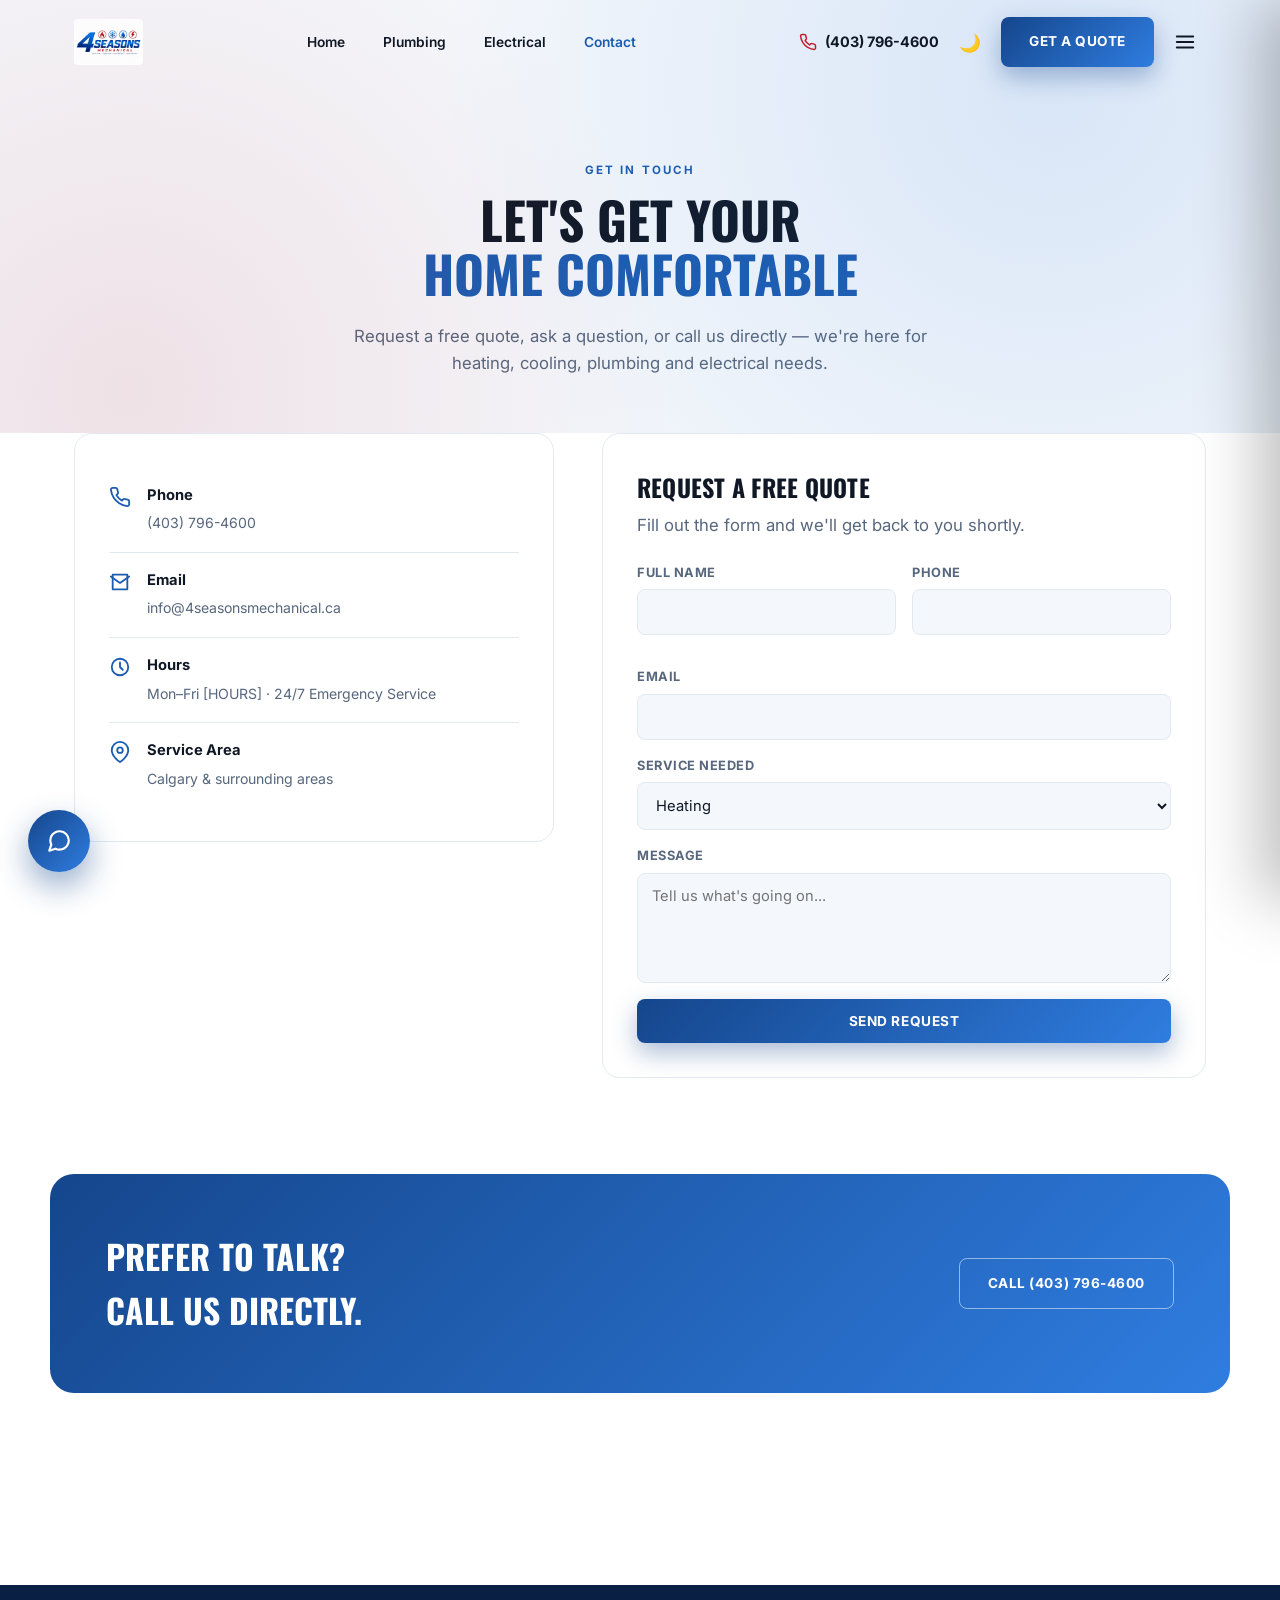
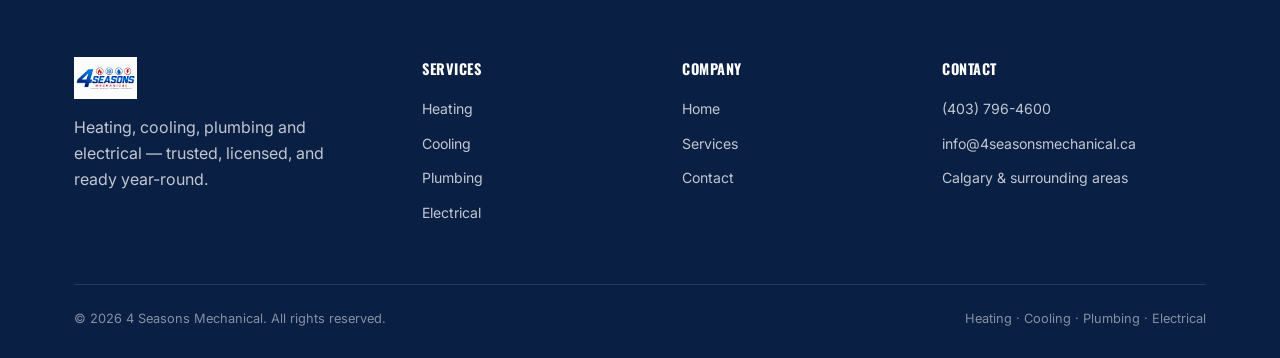
==== commit ec7159b1: "Remove specific business address, correct years in business to 10 - Contact page no longer shows the" ====
--- a/contact.html
+++ b/contact.html
@@ -99,16 +99,8 @@
         </div>
         <div class="contact-row">
           <svg viewBox="0 0 24 24" fill="none" stroke="currentColor" stroke-width="2" stroke-linecap="round" stroke-linejoin="round"><path d="M21 10c0 7-9 13-9 13s-9-6-9-13a9 9 0 0 1 18 0z"/><circle cx="12" cy="10" r="3"/></svg>
-          <div><b>Address</b><span>Corner Glen Green NE, Calgary, AB T3N 2P7</span></div>
-        </div>
-        <div class="contact-row">
-          <svg viewBox="0 0 24 24" fill="none" stroke="currentColor" stroke-width="2" stroke-linecap="round" stroke-linejoin="round"><path d="M21 10c0 7-9 13-9 13s-9-6-9-13a9 9 0 0 1 18 0z"/><circle cx="12" cy="10" r="3"/></svg>
-          <div><b>Service Area</b><span>[SERVICE AREA — e.g. Calgary &amp; surrounding communities]</span></div>
-        </div>
-      </div>
-
-      <div class="map-embed">
-        <iframe src="https://www.google.com/maps?q=Corner+Glen+Green+NE,+Calgary,+AB+T3N+2P7&output=embed" loading="lazy" title="4 Seasons Mechanical location map"></iframe>
+          <div><b>Service Area</b><span>Calgary &amp; surrounding areas</span></div>
+        </div>
       </div>
     </div>
 
@@ -116,9 +108,9 @@
       <h2 class="section-title" style="font-size:1.5rem;margin-bottom:6px;">Request a Free Quote</h2>
       <p class="section-sub" style="margin-bottom:24px;">Fill out the form and we'll get back to you shortly.</p>
 
-      <form id="contactForm" name="contact" method="POST" data-netlify="true" netlify-honeypot="bot-field">
-        <input type="hidden" name="form-name" value="contact">
-        <p class="hidden-field"><label>Don't fill this out: <input name="bot-field"></label></p>
+      <form id="contactForm" name="contact" method="POST" action="https://formspree.io/f/myeyzlok">
+        <input type="hidden" name="_subject" value="New quote request — 4 Seasons Mechanical website">
+        <p class="hidden-field"><label>Don't fill this out: <input name="_gotcha"></label></p>
 
         <div class="form-row">
           <div class="form-field">
@@ -199,7 +191,7 @@
         <h4>Contact</h4>
         <span>(403) 796-4600</span>
         <span>info@4seasonsmechanical.ca</span>
-        <span>[SERVICE AREA]</span>
+        <span>Calgary &amp; surrounding areas</span>
       </div>
     </div>
     <div class="footer-bottom">
--- a/css/style.css
+++ b/css/style.css
@@ -149,6 +149,59 @@
 .btn-ghost:hover { border-color: var(--blue-500); color: var(--blue-600); }
 [data-theme="dark"] .btn-ghost:hover { color: var(--blue-400); }
 
+/* ── Preloader: logo + icon pulse intro ─────────────────────── */
+#preloader {
+  position: fixed; inset: 0; z-index: 10000;
+  background: var(--blue-900);
+  overflow: hidden;
+}
+#preloader.pl-hidden { display: none; }
+
+.pl-skip {
+  position: absolute; top: 24px; left: 24px; z-index: 20;
+  background: rgba(255,255,255,0.12); color: #fff;
+  border: 1px solid rgba(255,255,255,0.3);
+  padding: 8px 16px; border-radius: 20px; font-size: 0.75rem;
+}
+.pl-skip:hover { background: rgba(255,255,255,0.22); }
+
+#preloader { transition: opacity 0.6s ease; }
+#preloader.pl-fade-out { opacity: 0; }
+
+.pl-inner {
+  position: absolute; top: 50%; left: 50%; transform: translate(-50%, -50%);
+  display: flex; flex-direction: column; align-items: center; gap: 30px;
+}
+.pl-logo-pop {
+  width: min(200px, 46vw);
+  border-radius: 10px;
+  background: #fff;
+  padding: 14px;
+  animation: plLogoPop 0.7s cubic-bezier(0.34, 1.56, 0.64, 1) both;
+}
+@keyframes plLogoPop {
+  from { opacity: 0; transform: scale(0.8); }
+  to { opacity: 1; transform: scale(1); }
+}
+.pl-icons { display: flex; gap: 18px; }
+.pl-icon {
+  width: 46px; height: 46px;
+  border-radius: 50%;
+  border: 2px solid rgba(255,255,255,0.2);
+  display: flex; align-items: center; justify-content: center;
+  color: rgba(255,255,255,0.3);
+  animation: plIconPulse 1.6s ease-in-out infinite;
+}
+.pl-icon svg { width: 20px; height: 20px; }
+.pl-icon-flame { animation-delay: 0s; }
+.pl-icon-snow { animation-delay: 0.2s; }
+.pl-icon-drop { animation-delay: 0.4s; }
+.pl-icon-bolt { animation-delay: 0.6s; }
+@keyframes plIconPulse {
+  0%, 100% { color: rgba(255,255,255,0.3); border-color: rgba(255,255,255,0.2); transform: scale(1); }
+  30% { color: #fff; border-color: #fff; transform: scale(1.15); }
+}
+
 /* ── Header ──────────────────────────────────────────────── */
 #header {
   position: fixed;
@@ -351,17 +404,35 @@
   position: relative;
   width: 100%;
   aspect-ratio: 4/5;
-  border-radius: 24px;
-  background: var(--accent-gradient);
-  display: flex; align-items: center; justify-content: center;
-  box-shadow: var(--shadow);
-  overflow: hidden;
-}
-.hero-visual-card img { width: 62%; filter: drop-shadow(0 20px 30px rgba(0,0,0,0.35)); }
-.hero-visual-ring {
-  position: absolute; inset: 18px;
-  border: 1.5px dashed rgba(255,255,255,0.35);
-  border-radius: 18px;
+  display: flex; align-items: center; justify-content: center;
+}
+.hero-visual-card .hero-illustration {
+  width: 92%;
+  height: auto;
+  filter: drop-shadow(var(--shadow));
+}
+.hero-visual-card .hero-illustration.no-extra-shadow {
+  filter: none;
+}
+.hero-duo {
+  position: relative;
+  display: flex;
+  align-items: flex-end;
+  justify-content: center;
+  width: 100%;
+}
+.hero-duo .hero-illustration {
+  width: auto;
+  height: auto;
+}
+.hero-duo .duo-primary {
+  max-width: 58%;
+  z-index: 2;
+  margin-right: -8%;
+}
+.hero-duo .duo-secondary {
+  max-width: 46%;
+  z-index: 1;
 }
 
 /* ── Service Icon Badges (mirrors logo badges) ───────────── */
@@ -420,9 +491,6 @@
 @keyframes statsTicker {
   from { transform: translateX(-50%); }
   to { transform: translateX(0%); }
-}
-@media (prefers-reduced-motion: reduce) {
-  .stats-track { animation: none; }
 }
 
 /* ── Home Builders Banner ───────────────────────────────── */
@@ -451,11 +519,28 @@
 .step h4 { font-family: var(--font-display); text-transform: uppercase; font-size: 1rem; margin-bottom: 8px; }
 .step p { color: var(--text-muted); font-size: 0.9rem; }
 
-/* ── Testimonials ───────────────────────────────────────── */
+/* ── Testimonials (ticker) ────────────────────────────────── */
+.testimonials-strip { overflow: hidden; padding: 8px 0 4px; margin-top: 12px; }
+.testimonials-track {
+  display: flex; gap: 24px; width: max-content;
+  animation: statsTicker 55s linear infinite;
+}
+.testimonials-strip:hover .testimonials-track { animation-play-state: paused; }
+.testimonials-track .testimonial-card { width: 340px; flex-shrink: 0; }
+.testimonials-track .testimonial-card p.quote {
+  display: -webkit-box; -webkit-line-clamp: 6; -webkit-box-orient: vertical; overflow: hidden;
+}
+@media (max-width: 620px) {
+  .testimonials-track .testimonial-card { width: 280px; }
+}
+
 .testimonial-card {
+  position: relative;
   background: var(--surface); border: 1px solid var(--border); border-radius: 16px;
   padding: 30px; display: flex; flex-direction: column; gap: 16px;
 }
+.testimonial-google-badge { position: absolute; top: 22px; right: 22px; width: 22px; height: 22px; }
+.testimonial-google-badge svg { width: 100%; height: 100%; }
 .stars { display: flex; gap: 3px; color: var(--red-600); }
 .stars svg { width: 16px; height: 16px; }
 .testimonial-card p.quote { color: var(--text); font-size: 0.98rem; font-style: italic; }
@@ -649,7 +734,9 @@
 /* ── Responsive ─────────────────────────────────────────── */
 @media (max-width: 980px) {
   nav.main-nav { display: none; }
-  .header-phone span { display: none; }
+  .header-phone { display: none; }
+  .header-actions { gap: 6px; }
+  .header-actions .btn-primary { padding: 10px 14px; font-size: 0.72rem; }
   .hero-grid { grid-template-columns: 1fr; }
   .hero-visual { order: -1; max-width: 320px; margin: 0 auto 24px; }
   .grid-4, .steps { grid-template-columns: repeat(2, 1fr); }
